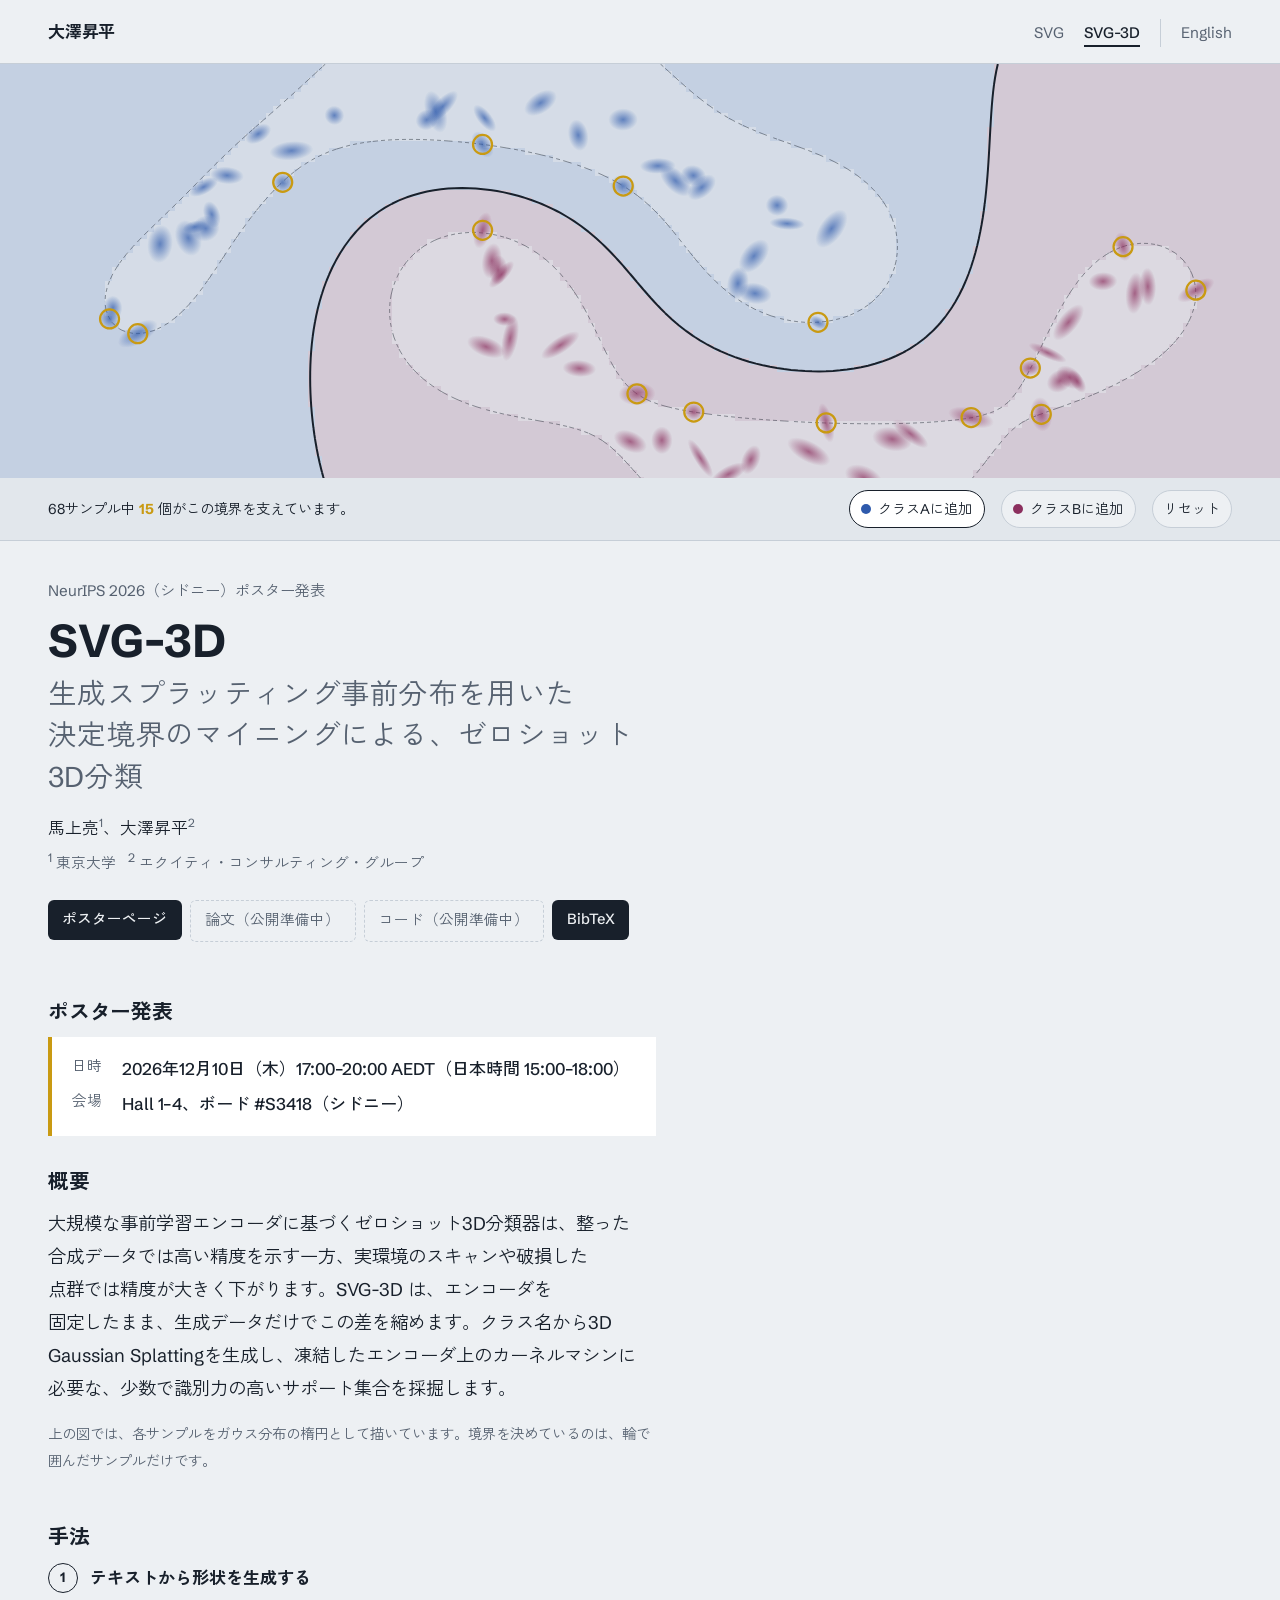
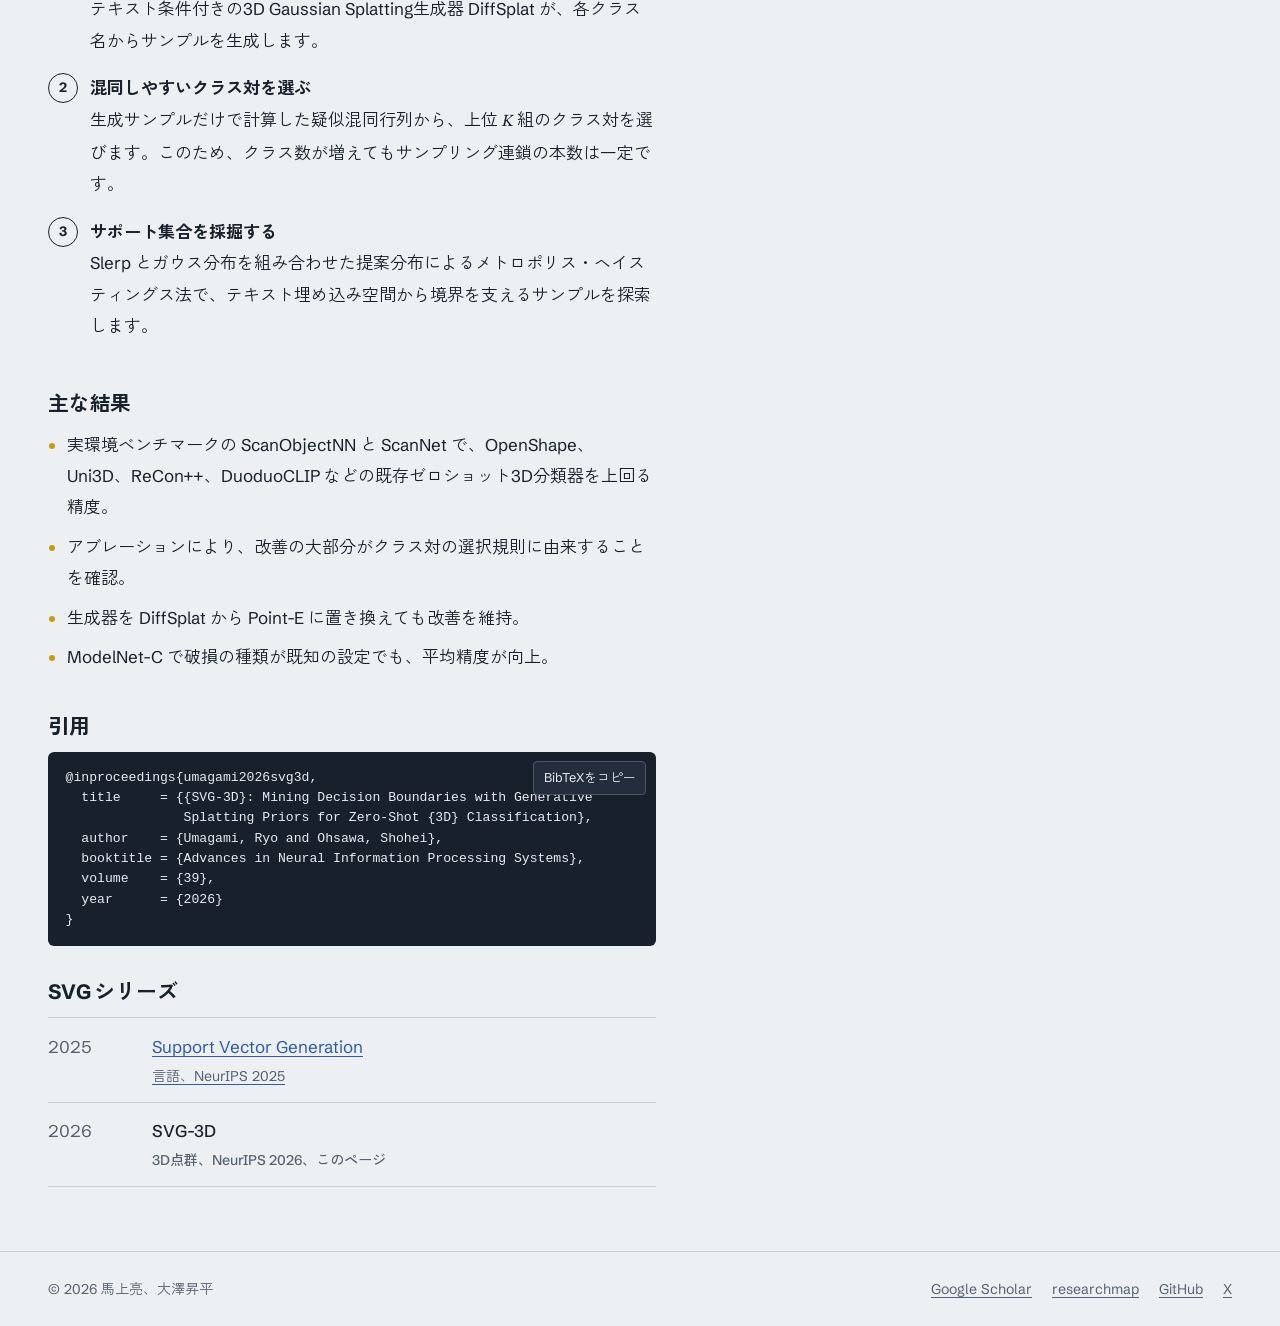
==== ja/svg/3d/index.html @ 4fb70571 "Add site pages Co-Authored-By: Claude Opus 5.5 <noreply@anthropic.com> Claude-Session: https://claud" ====
<!DOCTYPE html>
<html lang="ja">
<head>
<meta charset="utf-8">
<meta name="viewport" content="width=device-width, initial-scale=1">
<title>SVG-3D：生成スプラッティング事前分布によるゼロショット3D分類 — NeurIPS 2026｜大澤昇平</title>
<meta name="description" content="SVG-3D は Support Vector Generation を3Dへ拡張した手法。テキストから生成した3D Gaussian Splattingを用い、凍結したエンコーダ上でサポート集合を採掘し、実環境点群でのゼロショット分類の精度差を縮める。NeurIPS 2026 採択。">
<link rel="canonical" href="https://ohsaworks.com/ja/svg/3d/">
<link rel="alternate" hreflang="en" href="https://ohsaworks.com/svg/3d/">
<link rel="alternate" hreflang="ja" href="https://ohsaworks.com/ja/svg/3d/">
<link rel="alternate" hreflang="x-default" href="https://ohsaworks.com/svg/3d/">
<meta property="og:locale" content="ja_JP">
<meta property="og:type" content="article">
<meta property="og:title" content="SVG-3D: Mining Decision Boundaries with Generative Splatting Priors for Zero-Shot 3D Classification">
<meta property="og:description" content="Support Vector Generation の初の3D拡張。NeurIPS 2026（シドニー）でポスター発表。">
<meta property="og:url" content="https://ohsaworks.com/ja/svg/3d/">
<meta name="twitter:card" content="summary">
<link rel="preconnect" href="https://fonts.googleapis.com">
<link rel="preconnect" href="https://fonts.gstatic.com" crossorigin>
<link rel="stylesheet" href="https://fonts.googleapis.com/css2?family=Schibsted+Grotesk:wght@400;500;700&family=STIX+Two+Text:ital@1&family=Zen+Kaku+Gothic+New:wght@400;500;700&display=swap">
<link rel="stylesheet" href="../../../assets/site.css">
</head>
<body>
<div class="bar">
  <a class="home" href="../../">大澤昇平</a>
  <nav aria-label="研究">
    <a href="../">SVG</a>
    <a href="./" aria-current="page">SVG-3D</a>
    <a class="lang" href="../../../svg/3d/" hreflang="en" lang="en">English</a>
  </nav>
</div>

<div class="field">
  <canvas data-boundary="splats" role="img" aria-label="操作できる図：各サンプルをガウス分布の楕円として描き、2クラスをカーネルの決定境界が分け、サポート集合を輪で示す。クリックでサンプルを追加できる。"></canvas>
  <div class="field-controls">
    <span class="status" data-status aria-live="polite"></span>
    <button type="button" class="chip" data-class="1" aria-pressed="true"><span class="dot a"></span>クラスAに追加</button>
    <button type="button" class="chip" data-class="-1" aria-pressed="false"><span class="dot b"></span>クラスBに追加</button>
    <button type="button" class="chip" data-reset>リセット</button>
  </div>
</div>

<main>
  <div class="col">
    <header class="paper">
      <p class="venue">NeurIPS 2026（シドニー）ポスター発表</p>
      <h1>SVG-3D
        <span class="sub">生成スプラッティング事前分布を用いた決定境界のマイニングによる、ゼロショット3D分類</span></h1>
      <p class="authors">馬上亮<sup>1</sup>、大澤昇平<sup>2</sup></p>
      <p class="affil"><sup>1</sup> 東京大学 &nbsp; <sup>2</sup> エクイティ・コンサルティング・グループ</p>
      <ul class="links">
        <li><a href="https://neurips.cc/virtual/2026/poster/152771">ポスターページ</a></li>
        <li><span>論文（公開準備中）</span></li>
        <li><span>コード（公開準備中）</span></li>
        <li><a href="#cite">BibTeX</a></li>
      </ul>
    </header>

    <section>
      <h2>ポスター発表</h2>
      <dl class="poster">
        <dt>日時</dt><dd>2026年12月10日（木）17:00–20:00 AEDT（日本時間 15:00–18:00）</dd>
        <dt>会場</dt><dd>Hall 1–4、ボード #S3418（シドニー）</dd>
      </dl>
    </section>

    <section>
      <h2>概要</h2>
      <p class="lede">大規模な事前学習エンコーダに基づくゼロショット3D分類器は、整った合成データでは高い精度を示す一方、実環境のスキャンや破損した点群では精度が大きく下がります。SVG-3D は、エンコーダを固定したまま、生成データだけでこの差を縮めます。クラス名から3D Gaussian Splattingを生成し、凍結したエンコーダ上のカーネルマシンに必要な、少数で識別力の高いサポート集合を採掘します。</p>
      <p class="note">上の図では、各サンプルをガウス分布の楕円として描いています。境界を決めているのは、輪で囲んだサンプルだけです。</p>
    </section>

    <section>
      <h2>手法</h2>
      <ol class="steps">
        <li><b>テキストから形状を生成する</b>テキスト条件付きの3D Gaussian Splatting生成器 DiffSplat が、各クラス名からサンプルを生成します。</li>
        <li><b>混同しやすいクラス対を選ぶ</b>生成サンプルだけで計算した疑似混同行列から、上位 <span class="math">K</span> 組のクラス対を選びます。このため、クラス数が増えてもサンプリング連鎖の本数は一定です。</li>
        <li><b>サポート集合を採掘する</b>Slerp とガウス分布を組み合わせた提案分布によるメトロポリス・ヘイスティングス法で、テキスト埋め込み空間から境界を支えるサンプルを探索します。</li>
      </ol>
    </section>

    <section>
      <h2>主な結果</h2>
      <ul class="findings">
        <li>実環境ベンチマークの ScanObjectNN と ScanNet で、OpenShape、Uni3D、ReCon++、DuoduoCLIP などの既存ゼロショット3D分類器を上回る精度。</li>
        <li>アブレーションにより、改善の大部分がクラス対の選択規則に由来することを確認。</li>
        <li>生成器を DiffSplat から Point-E に置き換えても改善を維持。</li>
        <li>ModelNet-C で破損の種類が既知の設定でも、平均精度が向上。</li>
      </ul>
    </section>

    <section id="cite">
      <h2>引用</h2>
      <div class="cite">
        <button type="button" data-copy="bib-svg3d">BibTeXをコピー</button>
<pre id="bib-svg3d">@inproceedings{umagami2026svg3d,
  title     = {{SVG-3D}: Mining Decision Boundaries with Generative
               Splatting Priors for Zero-Shot {3D} Classification},
  author    = {Umagami, Ryo and Ohsawa, Shohei},
  booktitle = {Advances in Neural Information Processing Systems},
  volume    = {39},
  year      = {2026}
}</pre>
      </div>
    </section>

    <section>
      <h2>SVG シリーズ</h2>
      <ul class="series">
        <li><span class="yr">2025</span><a href="../">Support Vector Generation<small>言語、NeurIPS 2025</small></a></li>
        <li><span class="yr">2026</span><span class="here">SVG-3D<small>3D点群、NeurIPS 2026、このページ</small></span></li>
      </ul>
    </section>
  </div>
</main>

<footer>
  <span class="copy">© 2026 馬上亮、大澤昇平</span>
  <a href="https://scholar.google.com/citations?user=TrFlIx4AAAAJ">Google Scholar</a>
  <a href="https://researchmap.jp/alembert">researchmap</a>
  <a href="https://github.com/Ohsaworks">GitHub</a>
  <a href="https://x.com/Ohsaworks">X</a>
</footer>
<script src="../../../assets/boundary.js"></script>
</body>
</html>
---- assets/site.css ----
/* ohsaworks.com — shared styles
   Palette: cool chart paper, ink, two class colours, one support-vector mark. */
:root {
  --paper: #edf0f3;
  --paper-2: #e2e7ec;
  --ink: #18202b;
  --muted: #566170;
  --rule: #c6ced7;
  --cobalt: #2e5aac;
  --plum: #8b2f5e;
  --mustard: #c99a12;
  --measure: 40rem;
  --font: "Schibsted Grotesk", system-ui, -apple-system, "Segoe UI", sans-serif;
  --math: "STIX Two Text", "Times New Roman", serif;
}

* { box-sizing: border-box; }
html { -webkit-text-size-adjust: 100%; }
body {
  margin: 0;
  background: var(--paper);
  color: var(--ink);
  font-family: var(--font);
  font-size: 1.0625rem;
  line-height: 1.6;
}
a { color: var(--cobalt); text-underline-offset: 0.18em; text-decoration-thickness: 1px; }
a:hover { text-decoration-thickness: 2px; }
:focus-visible { outline: 3px solid var(--mustard); outline-offset: 2px; border-radius: 2px; }
.math { font-family: var(--math); font-style: italic; }

/* Site bar */
.bar {
  display: flex; align-items: baseline; justify-content: space-between; gap: 1rem;
  padding: 1rem clamp(1rem, 4vw, 3rem);
  border-bottom: 1px solid var(--rule);
}
.bar .home { color: var(--ink); font-weight: 700; text-decoration: none; letter-spacing: -0.01em; }
.bar nav { display: flex; gap: 1.25rem; font-size: 0.95rem; }
.bar nav a { color: var(--muted); text-decoration: none; }
.bar nav a[aria-current="page"] { color: var(--ink); font-weight: 500; box-shadow: inset 0 -2px 0 var(--ink); }

/* Live boundary */
.field { position: relative; background: var(--paper-2); border-bottom: 1px solid var(--rule); }
.field canvas { display: block; width: 100%; height: clamp(260px, 46vh, 460px); cursor: crosshair; touch-action: manipulation; }
.field-controls {
  display: flex; flex-wrap: wrap; align-items: center; gap: 0.5rem 1rem;
  padding: 0.75rem clamp(1rem, 4vw, 3rem);
  font-size: 0.9rem; color: var(--muted);
}
.field-controls .status { margin-right: auto; color: var(--ink); }
.field-controls .status strong { color: var(--mustard); font-weight: 700; }
.chip {
  font: inherit; font-size: 0.88rem;
  display: inline-flex; align-items: center; gap: 0.45rem;
  padding: 0.3rem 0.7rem; border-radius: 999px;
  border: 1px solid var(--rule); background: var(--paper); color: var(--ink);
  cursor: pointer;
}
.chip[aria-pressed="true"] { border-color: var(--ink); background: #fff; }
.chip .dot { width: 0.65rem; height: 0.65rem; border-radius: 50%; }
.dot.a { background: var(--cobalt); }
.dot.b { background: var(--plum); }

/* Page column */
main { padding: 0 clamp(1rem, 4vw, 3rem) 4rem; }
.col { max-width: var(--measure); }
header.paper { padding: 2.25rem 0 1.5rem; }
.venue { margin: 0 0 0.6rem; color: var(--muted); font-size: 0.95rem; }
h1 {
  margin: 0 0 1rem;
  font-size: clamp(1.9rem, 3.6vw, 2.9rem);
  line-height: 1.12; font-weight: 700; letter-spacing: -0.02em;
  max-width: 22ch;
}
h1 .sub { display: block; font-weight: 400; font-size: 0.62em; line-height: 1.25; letter-spacing: -0.01em; margin-top: 0.4rem; color: var(--muted); max-width: 34ch; }
.authors { margin: 0; font-size: 1.05rem; }
.authors sup { font-size: 0.7em; color: var(--muted); }
.affil { margin: 0.2rem 0 0; color: var(--muted); font-size: 0.92rem; }
.links { display: flex; flex-wrap: wrap; gap: 0.5rem; margin: 1.4rem 0 0; padding: 0; list-style: none; }
.links a, .links span {
  display: inline-block; padding: 0.4rem 0.9rem; border-radius: 6px;
  font-size: 0.92rem; font-weight: 500; text-decoration: none;
  background: var(--ink); color: var(--paper);
}
.links a:hover { background: var(--cobalt); }
.links span { background: transparent; color: var(--muted); border: 1px dashed var(--rule); font-weight: 400; }

section { padding: 2rem 0 0; }
h2 { font-size: 1.3rem; line-height: 1.3; margin: 0 0 0.75rem; letter-spacing: -0.01em; }
p { margin: 0 0 1rem; }
.lede { font-size: 1.15rem; line-height: 1.55; }

ol.steps { list-style: none; counter-reset: step; margin: 0; padding: 0; }
ol.steps li { counter-increment: step; position: relative; padding: 0 0 1rem 2.6rem; }
ol.steps li::before {
  content: counter(step); position: absolute; left: 0; top: 0.05rem;
  width: 1.75rem; height: 1.75rem; border-radius: 50%;
  border: 1.5px solid var(--ink); display: grid; place-items: center;
  font-size: 0.85rem; font-weight: 700;
}
ol.steps b { display: block; }

ul.findings { margin: 0; padding-left: 1.2rem; }
ul.findings li { margin-bottom: 0.5rem; }
ul.findings li::marker { color: var(--mustard); }

.poster {
  display: grid; grid-template-columns: auto 1fr; gap: 0.25rem 1.25rem;
  margin: 0; padding: 1rem 1.25rem; background: #fff; border-left: 4px solid var(--mustard);
}
.poster dt { color: var(--muted); font-size: 0.92rem; }
.poster dd { margin: 0; font-weight: 500; }

.cite { position: relative; }
.cite pre {
  margin: 0; padding: 1rem 1.1rem; overflow-x: auto;
  background: var(--ink); color: #e7ecf2; border-radius: 6px;
  font-size: 0.82rem; line-height: 1.55;
  font-family: ui-monospace, "SF Mono", Menlo, Consolas, monospace;
}
.cite button {
  position: absolute; top: 0.6rem; right: 0.6rem;
  font: inherit; font-size: 0.8rem; padding: 0.25rem 0.6rem; border-radius: 4px;
  border: 1px solid #4b5563; background: #232d3b; color: #e7ecf2; cursor: pointer;
}

.series { list-style: none; margin: 0; padding: 0; border-top: 1px solid var(--rule); }
.series li { display: grid; grid-template-columns: 5.5rem 1fr; gap: 1rem; padding: 0.8rem 0; border-bottom: 1px solid var(--rule); }
.series .yr { color: var(--muted); font-variant-numeric: tabular-nums; }
.series .here { font-weight: 500; }
.series small { display: block; color: var(--muted); font-size: 0.88rem; }

.note { color: var(--muted); font-size: 0.9rem; }

footer {
  display: flex; flex-wrap: wrap; gap: 0.5rem 1.25rem;
  padding: 1.5rem clamp(1rem, 4vw, 3rem); border-top: 1px solid var(--rule);
  font-size: 0.88rem; color: var(--muted);
}
footer a { color: var(--muted); }
footer .copy { margin-right: auto; }

/* Home */
.home-hero { padding: clamp(2.5rem, 8vw, 5.5rem) 0 1.5rem; }
.home-hero h1 { font-size: clamp(2.4rem, 6vw, 4.2rem); max-width: none; margin-bottom: 0.6rem; }
.home-hero p { font-size: 1.15rem; color: var(--muted); max-width: 36rem; }

@media (max-width: 560px) {
  .bar { flex-direction: column; gap: 0.3rem; }
  .series li { grid-template-columns: 1fr; gap: 0.1rem; }
  .poster { grid-template-columns: 1fr; }
}
@media (prefers-reduced-motion: reduce) { * { scroll-behavior: auto !important; } }

/* Language switch and Japanese typesetting */
.bar nav a.lang { padding-left: 1.25rem; border-left: 1px solid var(--rule); }
:lang(ja) body, body:lang(ja) {
  font-family: "Schibsted Grotesk", "Zen Kaku Gothic New", "Hiragino Sans", "Yu Gothic", sans-serif;
  line-height: 1.85;
  font-feature-settings: "palt" 0;
}
:lang(ja) h1, :lang(ja) h2, :lang(ja) .lede { word-break: auto-phrase; }
:lang(ja) h1 { letter-spacing: 0; }
:lang(ja) h1 .sub { max-width: 26em; letter-spacing: 0.01em; line-height: 1.45; }
:lang(ja) .col { max-width: 38rem; }
:lang(ja) .lede { line-height: 1.8; }
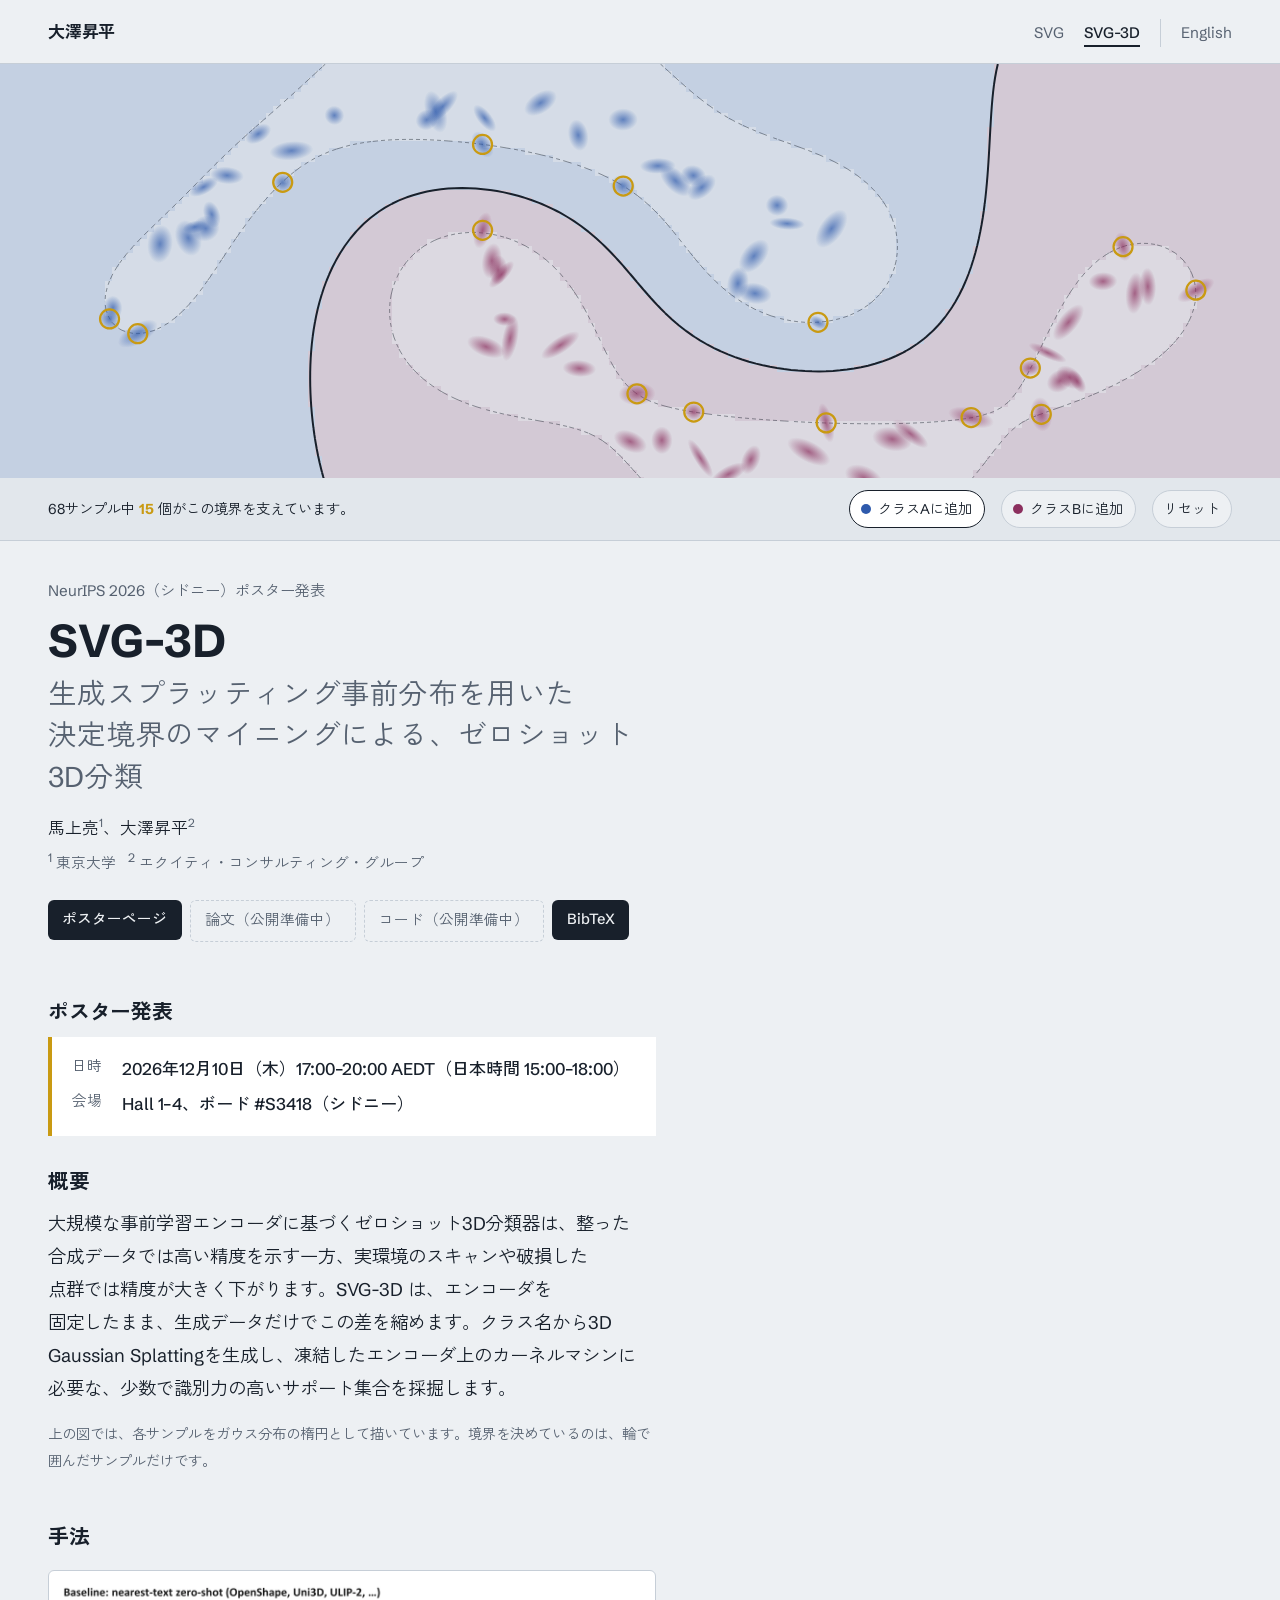
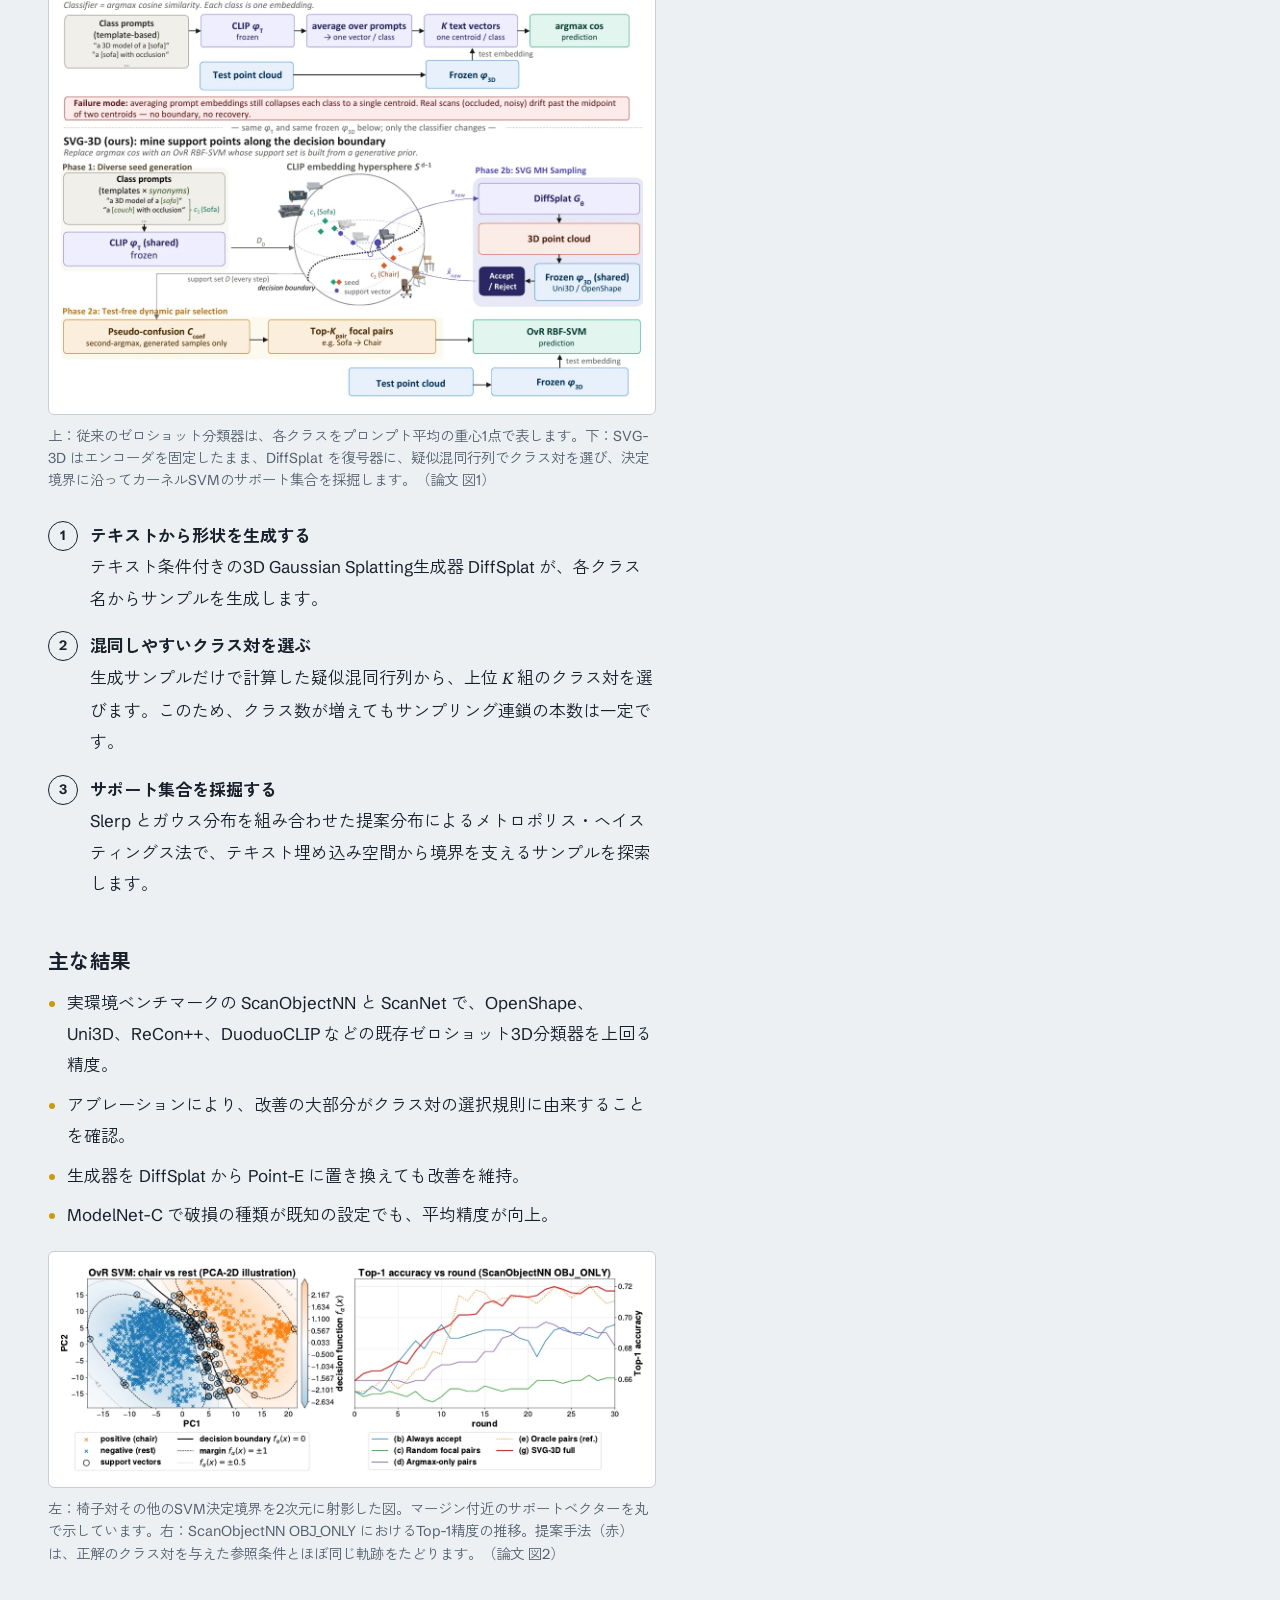
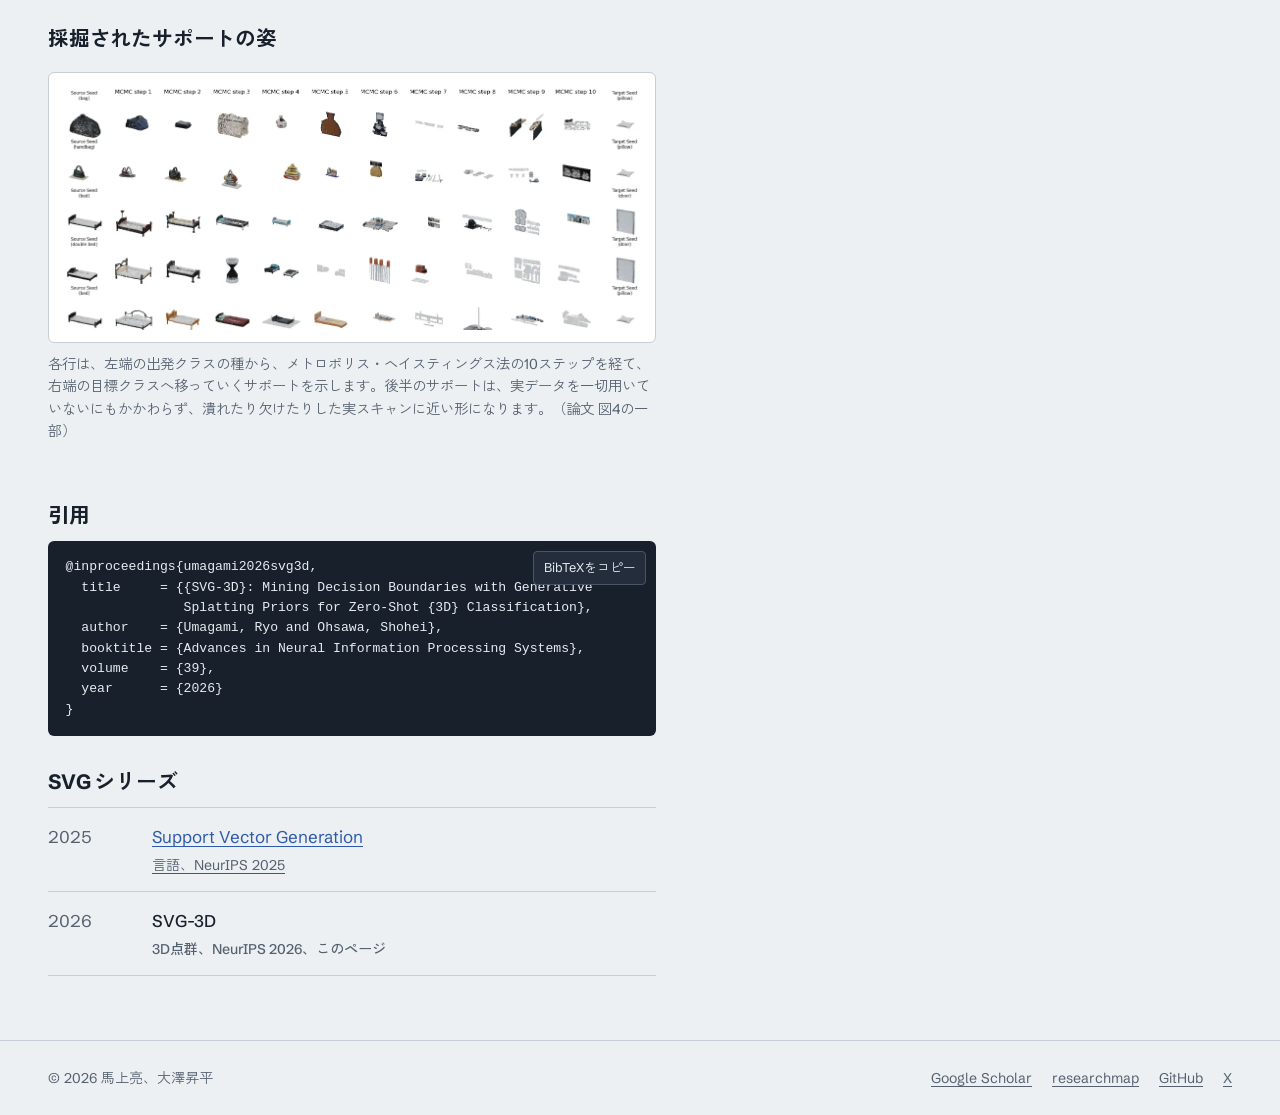
==== commit 29c56d45: "Add figures to SVG-3D page Co-Authored-By: Claude Opus 5.5 <noreply@anthropic.com> Claude-Session: h" ====
--- a/ja/svg/3d/index.html
+++ b/ja/svg/3d/index.html
@@ -72,6 +72,10 @@
 
     <section>
       <h2>手法</h2>
+      <figure class="fig">
+        <img src="../../../svg/3d/img/overview.webp" width="1210" height="872" alt="最近傍テキスト型のゼロショット分類器とSVG-3Dの処理の流れを比較した図。" loading="lazy" decoding="async">
+        <figcaption>上：従来のゼロショット分類器は、各クラスをプロンプト平均の重心1点で表します。下：SVG-3D はエンコーダを固定したまま、DiffSplat を復号器に、疑似混同行列でクラス対を選び、決定境界に沿ってカーネルSVMのサポート集合を採掘します。（論文 図1）</figcaption>
+      </figure>
       <ol class="steps">
         <li><b>テキストから形状を生成する</b>テキスト条件付きの3D Gaussian Splatting生成器 DiffSplat が、各クラス名からサンプルを生成します。</li>
         <li><b>混同しやすいクラス対を選ぶ</b>生成サンプルだけで計算した疑似混同行列から、上位 <span class="math">K</span> 組のクラス対を選びます。このため、クラス数が増えてもサンプリング連鎖の本数は一定です。</li>
@@ -87,6 +91,18 @@
         <li>生成器を DiffSplat から Point-E に置き換えても改善を維持。</li>
         <li>ModelNet-C で破損の種類が既知の設定でも、平均精度が向上。</li>
       </ul>
+      <figure class="fig">
+        <img src="../../../svg/3d/img/boundary.webp" width="1210" height="440" alt="左：椅子対その他のSVM決定境界を2次元に射影した図。右：サンプリングの回数に対するTop-1精度の推移。" loading="lazy" decoding="async">
+        <figcaption>左：椅子対その他のSVM決定境界を2次元に射影した図。マージン付近のサポートベクターを丸で示しています。右：ScanObjectNN OBJ_ONLY におけるTop-1精度の推移。提案手法（赤）は、正解のクラス対を与えた参照条件とほぼ同じ軌跡をたどります。（論文 図2）</figcaption>
+      </figure>
+    </section>
+
+    <section>
+      <h2>採掘されたサポートの姿</h2>
+      <figure class="fig">
+        <img src="../../../svg/3d/img/trajectories.webp" width="1185" height="500" alt="各行が出発クラスの種から目標クラスの種へ、10ステップで移り変わるサポートの3D形状を並べた図。" loading="lazy" decoding="async">
+        <figcaption>各行は、左端の出発クラスの種から、メトロポリス・ヘイスティングス法の10ステップを経て、右端の目標クラスへ移っていくサポートを示します。後半のサポートは、実データを一切用いていないにもかかわらず、潰れたり欠けたりした実スキャンに近い形になります。（論文 図4の一部）</figcaption>
+      </figure>
     </section>
 
     <section id="cite">
--- a/assets/site.css
+++ b/assets/site.css
@@ -165,3 +165,8 @@
 :lang(ja) h1 .sub { max-width: 26em; letter-spacing: 0.01em; line-height: 1.45; }
 :lang(ja) .col { max-width: 38rem; }
 :lang(ja) .lede { line-height: 1.8; }
+
+/* Paper figures */
+figure.fig { margin: 1.25rem 0 1.75rem; max-width: 56rem; }
+figure.fig img { display: block; width: 100%; height: auto; background: #fff; border: 1px solid var(--rule); border-radius: 6px; padding: 0.75rem; }
+figure.fig figcaption { margin-top: 0.6rem; max-width: var(--measure); color: var(--muted); font-size: 0.9rem; line-height: 1.55; }
